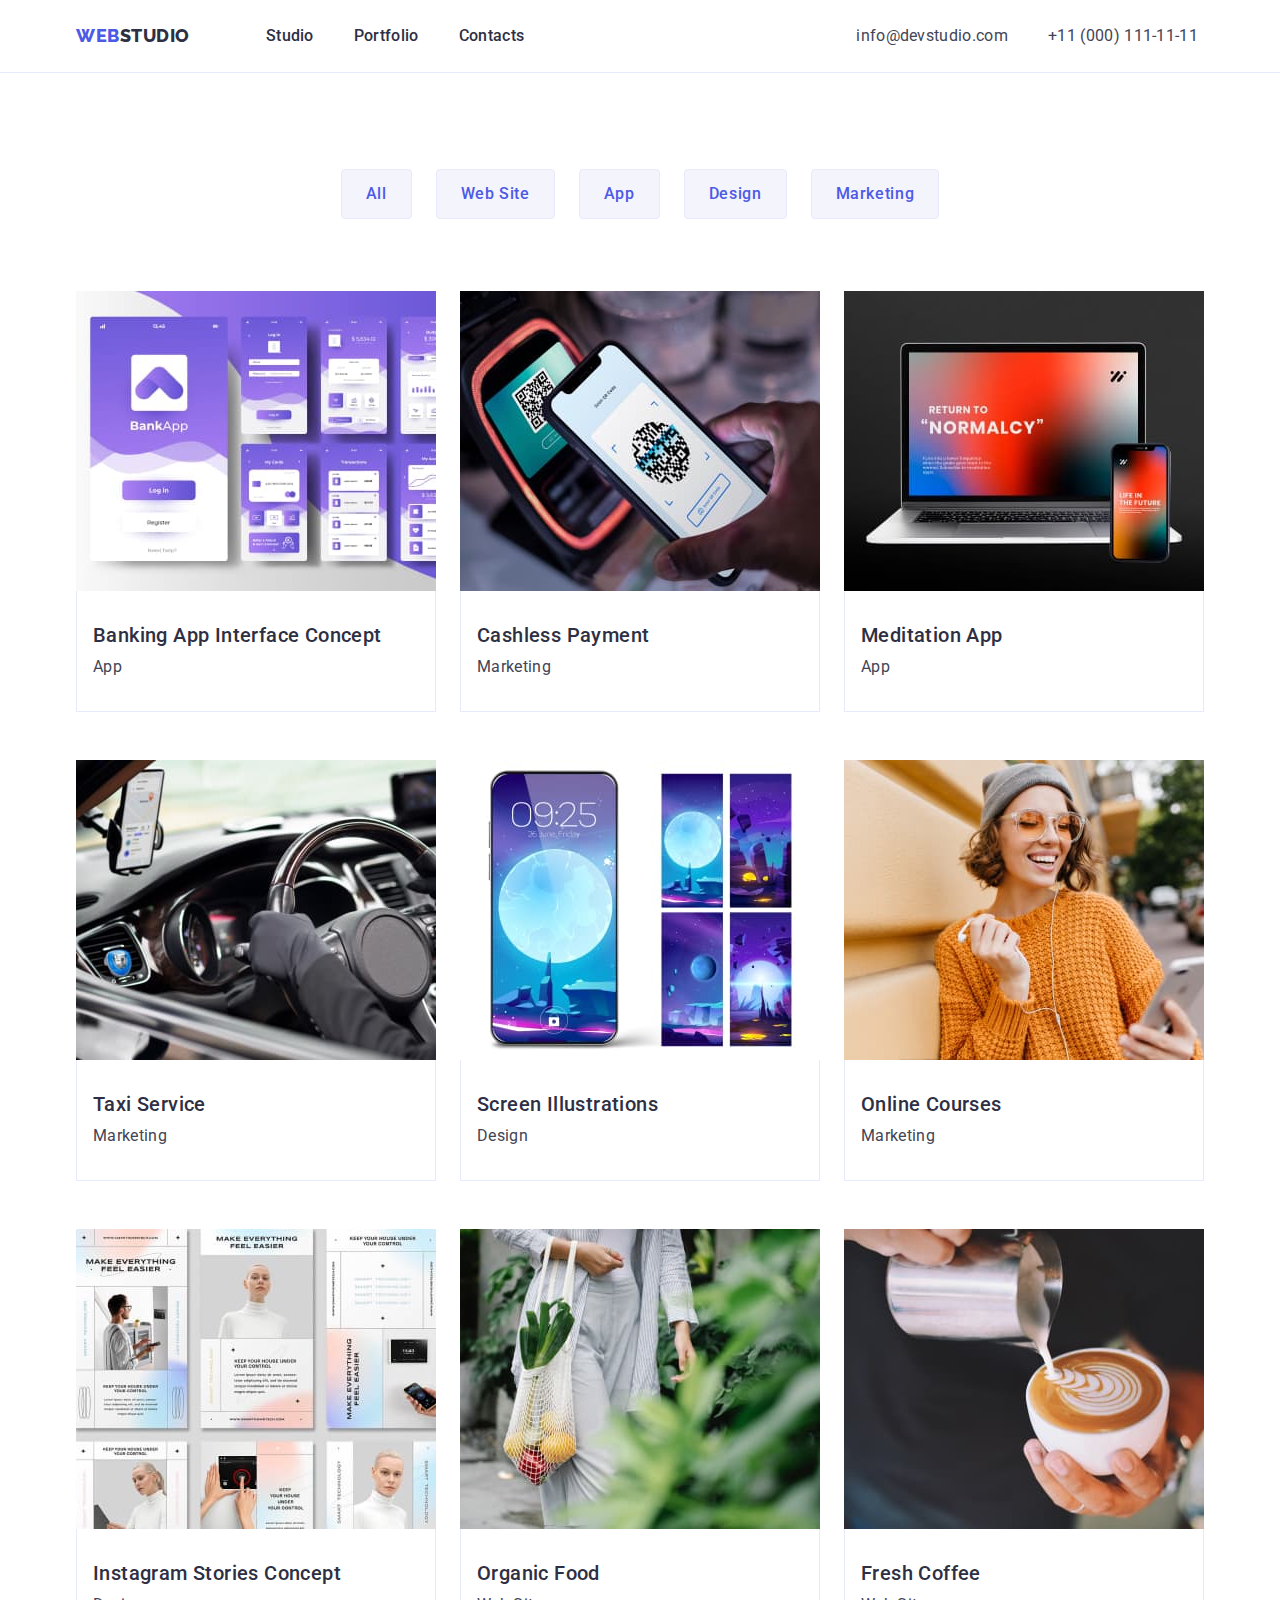
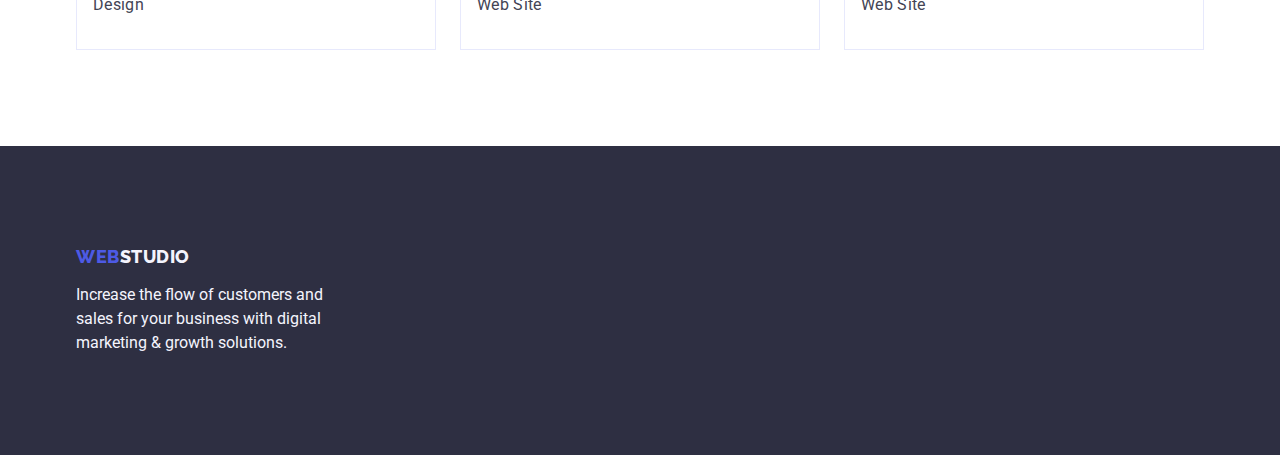
==== portfolio.html @ f3bbcf15 "Initial commit" ====
<!DOCTYPE html>
<html lang="en">

<head>
    <meta charset="UTF-8">
    <meta http-equiv="X-UA-Compatible" content="IE=edge">
    <meta name="viewport" content="width=device-width, initial-scale=1.0">
    <title>Document</title>
    <link rel="preconnect" href="https://fonts.googleapis.com">
    <link rel="preconnect" href="https://fonts.gstatic.com" crossorigin>
    <link
        href="https://fonts.googleapis.com/css2?family=Raleway:wght@800&family=Roboto:wght@400;500;700;900&display=swap"
        rel="stylesheet">
    <link rel="stylesheet" href="https://cdnjs.cloudflare.com/ajax/libs/modern-normalize/1.1.0/modern-normalize.min.css"
        integrity="sha512-Y0MM+V6ymRKN2zStTqzQ227DWhhp4Mzdo6gnlRnuaNCbc+YN/ZH0sBCLTM4M0oSy9c9VKiCvd4Jk44aCLrNS5Q=="
        crossorigin="anonymous" referrerpolicy="no-referrer" />
    <link rel="stylesheet" href="./css/style.css">
</head>

<body>
    <header class="header">
        <div class="container head-flex">
            <nav class="list nav">
                <a class="link head-link" href="./index.html">Web<span class="span-logo">Studio</span></a>
                <ul class="list head-list">
                    <li class="nav-link"><a class="link header-line" href="./index.html">Studio</a></li>
                    <li class="nav-link"><a class="link header-line" href="./portfolio.html">Portfolio</a></li>
                    <li class="nav-link"><a class="link header-line" href="">Contacts</a></li>
                </ul>
            </nav>
            <address class="header-adress">
                <ul class="list adress-list">
                    <li class="nav-link"><a class="adress-link link"
                            href="mailto:info@devstudio.com">info@devstudio.com</a>
                    </li>
                    <li class="nav-link"><a class="adress-link link" href="tel:+110001111111">+11 (000)
                            111-11-11</a>
                    </li>
                </ul>
            </address>
        </div>
    </header>
    <main>
        <section class="portfolio ">
            <div class="container">
                <h1 class="portfolio-header visually-hidden">Portfolio</h1>
                <ul class="list button-list">
                    <li class="link button-link"><button class="portfolio-button" type="button">All</button></li>
                    <li class="link button-link"><button class="portfolio-button" type="button">Web Site</button></li>
                    <li class="link button-link"><button class="portfolio-button" type="button">App</button></li>
                    <li class="link button-link"><button class="portfolio-button" type="button">Design</button></li>
                    <li class="link button-link"><button class="portfolio-button" type="button">Marketing</button></li>
                </ul>


                <ul class="list ul-port-list">
                    <li class="link portfolio-lists">
                        <a class="link port-link">
                            <img class="portfolio-img" src="./images/portfolio/img-1.jpg"
                                alt="Banking App Interface Concept" width="360" height="300">
                            <div class="pogr-prod-cards">
                                <h2 class="list-header-port">Banking App Interface Concept</h2>
                                <p class="list-paragraph-port">App</p>
                            </div>
                        </a>
                    </li>
                    <li class="link portfolio-lists">
                        <a class="link port-link">
                            <img class="portfolio-img" src="./images/portfolio/img-2.jpg" alt="Cashless Payment"
                                width="360" height="300">
                            <div class="pogr-prod-cards">
                                <h2 class="list-header-port">Cashless Payment</h2>
                                <p class="list-paragraph-port">Marketing</p>
                            </div>
                        </a>
                    </li>
                    <li class="link portfolio-lists">
                        <a class="link port-link">
                            <img class="portfolio-img" src="./images/portfolio/img-3.jpg" alt="Meditation App"
                                width="360" height="300">
                            <div class="pogr-prod-cards">
                                <h2 class="list-header-port">Meditation App</h2>
                                <p class="list-paragraph-port">App</p>
                            </div>
                        </a>
                    </li>
                    <li class="link portfolio-lists">
                        <a class="link port-link">
                            <img class="portfolio-img" src="./images/portfolio/img-4.jpg" alt="Taxi Service" width="360"
                                height="300">
                            <div class="pogr-prod-cards">
                                <h2 class="list-header-port">Taxi Service</h2>
                                <p class="list-paragraph-port">Marketing</p>
                            </div>
                        </a>
                    </li>
                    <li class="link portfolio-lists">
                        <a class="link port-link">
                            <img class="portfolio-img" src="./images/portfolio/img-5.jpg" alt="Screen Illustrations"
                                width="360" height="300">
                            <div class="pogr-prod-cards">
                                <h2 class="list-header-port">Screen Illustrations</h2>
                                <p class="list-paragraph-port">Design</p>
                            </div>
                        </a>
                    </li>
                    <li class="link portfolio-lists">
                        <a class="link port-link">
                            <img class="portfolio-img" src="./images/portfolio/img-6.jpg" alt="Online Courses"
                                width="360" height="300">
                            <div class="pogr-prod-cards">
                                <h2 class="list-header-port">Online Courses</h2>
                                <p class="list-paragraph-port">Marketing</p>
                            </div>
                        </a>
                    </li>
                    <li class="link portfolio-lists">
                        <a class="link port-link">
                            <img class="portfolio-img" src="./images/portfolio/img-7.jpg"
                                alt="Instagram Stories Concept" width="360" height="300">
                            <div class="pogr-prod-cards">
                                <h2 class="list-header-port">Instagram Stories Concept</h2>
                                <p class="list-paragraph-port">Design</p>
                            </div>
                        </a>
                    </li>
                    <li class="link portfolio-lists">
                        <a class="link port-link">
                            <img class="portfolio-img" src="./images/portfolio/img-8.jpg" alt="Organic Food" width="360"
                                height="300">
                            <div class="pogr-prod-cards">
                                <h2 class="list-header-port">Organic Food</h2>
                                <p class="list-paragraph-port">Web Site</p>
                            </div>
                        </a>
                    </li>
                    <li class="link portfolio-lists">
                        <a class="link port-link">
                            <img class="portfolio-img" src="./images/portfolio/cofe.jpg" alt="Fresh Coffee" width="360"
                                height="300">
                            <div class="pogr-prod-cards">
                                <h2 class="list-header-port">Fresh Coffee</h2>
                                <p class="list-paragraph-port">Web Site</p>
                            </div>
                        </a>
                    </li>
                </ul>
            </div>
        </section>
    </main>
    <footer class="footer">
        <div class="container">
            <a class="link footer-link container" href="./index.html">Web<span class="span-logo">Studio</span></a>
            <p class="fotter-paragraph container">Increase the flow of customers and sales for your business with
                digital marketing &
                growth solutions.</p>
        </div>
    </footer>
</body>

</html>
---- css/style.css ----
:root {
    --color: #2e2f42;
    --background-color-bat-port: #F4F4FD;
    --color-batton: #4d5ae5;
    --color-adress: #434455;
    --background-color: #FFFFFF;
    --body-text-cl: #434455;
    --batton-text-cl: #FFFFFF;
    --batton-active: #404BBF;
    --backgr-main-sect: #2E2F42;
    --backgr-team: #f4f4fd;
    --backgr-footer: #2E2F42;
    --span-cl: #2e2f42;
    --span-footer-cl: #f4f4fd;
    --header-cl: #FFFFFF;
}

h1,
h2,
h3,
h4,
h5,
h6,
p,
ul {
    margin: 0 auto;
    padding: 0;
}


img {
    display: block;
    width: 100%;
    height: auto;
}


body {
    font-family: Roboto, sans-serif;
    color: var(--body-text-cl);
    font-size: 16px;
    background-color: var(--background-color);

}

.visually-hidden {
    position: absolute;
    width: 1px;
    height: 1px;
    margin: -1px;
    border: 0;
    padding: 0;
    white-space: nowrap;
    clip-path: inset(100%);
    clip: rect(0 0 0 0);
    overflow: hidden;
}

.container {
    width: 1158px;
    padding: 0 15px;
    margin: 0 auto;
}

.header {
    border-bottom: 1px solid #E7E9FC;
}

.head-flex {
    display: flex;
    align-items: center
}

.nav {
    display: flex;
    align-items: center;
}

.head-link {
    display: flex;
    align-items: center;
    margin-right: 76px;

    color: var(--color-batton);
    font-family: "Raleway", sans-serif;
    font-weight: 800;
    font-size: 18px;
    line-height: 1.17;
    letter-spacing: 0.03em;
    text-transform: uppercase;
    text-decoration: none;
}

.head-list {
    display: flex;
    gap: 40px;
}

.adress-list {
    display: flex;
    gap: 40px;
    margin-left: 332px;

}

.header-adress {
    align-items: center;
}


.button {
    display: block;
    min-width: 169px;
    height: 56px;
    border: none;
    flex-direction: row;
    margin-right: auto;
    margin-left: auto;
    margin-top: 48px;


    color: var(--background-color);
    background-color: var(--color-batton);
    cursor: pointer;
    font-family: "Roboto", sans-serif;
    font-weight: 500;
    font-size: 16px;
    line-height: 1.5;
    letter-spacing: 0.04em;
    box-shadow: 0px 4px 4px rgba(0, 0, 0, 0.15);
    border-radius: 4px;
}



.button-list {
    display: flex;
    justify-content: center;
    gap: 24px;
    margin-bottom: 72px;
}

.portfolio {
    padding: 96px 0;
}

.portfolio-button {
    display: flex;
    flex-direction: row;
    justify-content: center;
    align-items: center;
    padding: 12px 24px;


    color: var(--color-batton);
    background-color: var(--background-color-bat-port);
    cursor: pointer;
    font-family: "Roboto", sans-serif;
    font-weight: 500;
    font-size: 16px;
    line-height: 1.5;
    letter-spacing: 0.04em;
    border: 1px solid #E7E9FC;
    border-radius: 4px;

}

.ul-port-list {
    display: flex;
    flex-wrap: wrap;
    column-gap: 24px;
    row-gap: 48px;

}

.portfolio-lists {
    width: calc((100% - 48px) / 3);
}

.button:hover,
.button:focus {
    background-color: var(--batton-active);
}

.portfolio-button:hover,
.portfolio-button:focus {
    background-color: var(--batton-active);
    color: var(--batton-text-cl);
    border: 1px solid transparent;
}

.header-line:hover,
.header-line:focus {
    color: var(--batton-active);
}

.adress-link:hover,
.adress-link:focus {
    color: var(--batton-active);
}

/*backgraund-color on sections*/
.main-section-bus {
    background-color: var(--backgr-main-sect);
    padding: 188px 0;
}

.main-header {
    max-width: 496px;
    font-size: 56px;
    color: var(--header-cl);
    line-height: 1.07;
    text-align: center;
    letter-spacing: 0.02em;
}

.main-section {
    padding: 120px 0;
}

.main-section-img {
    padding-bottom: 120px;
}

.main-section-team {
    padding: 120px 0;
    background-color: var(--backgr-team);
}

.footer {
    background-color: var(--backgr-footer);
    padding: 100px 0;
}


/*text size, color*/


.head-link span {
    color: var(--span-cl);
    font-family: "Raleway", sans-serif;
    font-weight: 800;
    font-size: 18px;
    line-height: 1.17;
    letter-spacing: 0.03em;
    text-transform: uppercase;
    text-decoration: none;
}

.footer-link {
    display: inline-block;
    margin-bottom: 16px;

    color: var(--color-batton);
    font-family: "Raleway", sans-serif;
    font-weight: 800;
    font-size: 18px;
    line-height: 1.17;
    letter-spacing: 0.03em;
    text-transform: uppercase;
    text-decoration: none;
}

.footer-link span {
    color: var(--span-footer-cl);
    font-family: "Raleway", sans-serif;
    font-weight: 800;
    font-size: 18px;
    line-height: 1.17;
    letter-spacing: 0.03em;
    text-transform: uppercase;
    text-decoration: none;
}

.fotter-paragraph {
    max-width: 264px;
    line-height: 24px;
    padding: 0;
}

.link.footer-link.container {
    padding: 0;
}

.list {
    list-style: none;

}

.span-logo {
    color: var(--span-cl);
    text-decoration: none;
}

.header-line {
    display: flex;
    padding: 24px 0;

    font-weight: 500;
    font-size: 16px;
    line-height: 1.5;
    letter-spacing: 0.02em;
    color: var(--color);
    list-style: none;
}

.header-adress {
    display: flex;
    font-style: normal;
}

.adress-link {
    font-size: 16px;
    line-height: 1.5;
    letter-spacing: 0.02em;
    color: var(--color-adress);
}

.link {
    text-decoration: none;
}


.main-list {
    display: flex;
    gap: 24px;
}

.main-line {
    width: calc((100% - 72px) / 4);
}



.fotter-paragraph {
    font-size: 16px;
    color: var(--backgr-team);
    margin: 0;
}

.list-header {
    display: block;
    margin-bottom: 8px;

    font-weight: 500;
    font-size: 20px;
    line-height: 1.2;
    letter-spacing: 0.02em;
    color: var(--color);
}

.list-paragraph {
    width: 264px;
    display: block;


    font-size: 16px;
    line-height: 1.5;
    letter-spacing: 0.02em;
    color: var(--color-adress);
}

.list-paragraph-team {
    display: block;

    font-size: 16px;
    line-height: 1.5;
    letter-spacing: 0.02em;
    color: var(--color-adress);
    text-align: center;
}

.pogr-prod-cards {
    padding: 32px 16px;
    border: 1px solid #e7e9fc;
    border-top: none;
}

.list-header-port {
    display: block;
    margin-bottom: 8px;

    font-weight: 500;
    font-size: 20px;
    line-height: 1.2;
    letter-spacing: 0.02em;
    color: var(--color);
}

.list-paragraph-port {
    display: block;

    font-size: 16px;
    line-height: 1.5;
    letter-spacing: 0.02em;
    color: var(--color-adress);
}

.main-header-doing {
    margin-bottom: 72px;

    font-size: 36px;
    line-height: 1.11;
    text-align: center;
    letter-spacing: 0.02em;
    text-transform: capitalize;
    color: var(--color);
}

.header-doing-list {
    display: flex;
    gap: 24px;
}

.header-doing-link {
    display: flex;
    flex-basis: calc((100% - 48px)/3);
}

.main-header-team {
    margin-bottom: 72px;

    font-size: 36px;
    line-height: 1.11;
    text-align: center;
    letter-spacing: 0.02em;
    text-transform: capitalize;
    color: var(--color);

}

.ul-team-list {
    display: flex;
    gap: 24px;
}

.team-cards {
    padding: 32px 16px;
    border-radius: 0px 0px 4px 4px;
}

.team-list {
    width: calc((100% - 72px) / 4);
    background-color: var(--background-color);
    box-shadow: 0px 1px 6px rgba(46, 47, 66, 0.08), 0px 1px 1px rgba(46, 47, 66, 0.16), 0px 2px 1px rgba(46, 47, 66, 0.08);

}

.list-header-team {
    display: block;
    margin-bottom: 8px;

    font-weight: 500;
    font-size: 20px;
    line-height: 1.2;
    letter-spacing: 0.02em;
    color: var(--color);
    text-align: center;

}
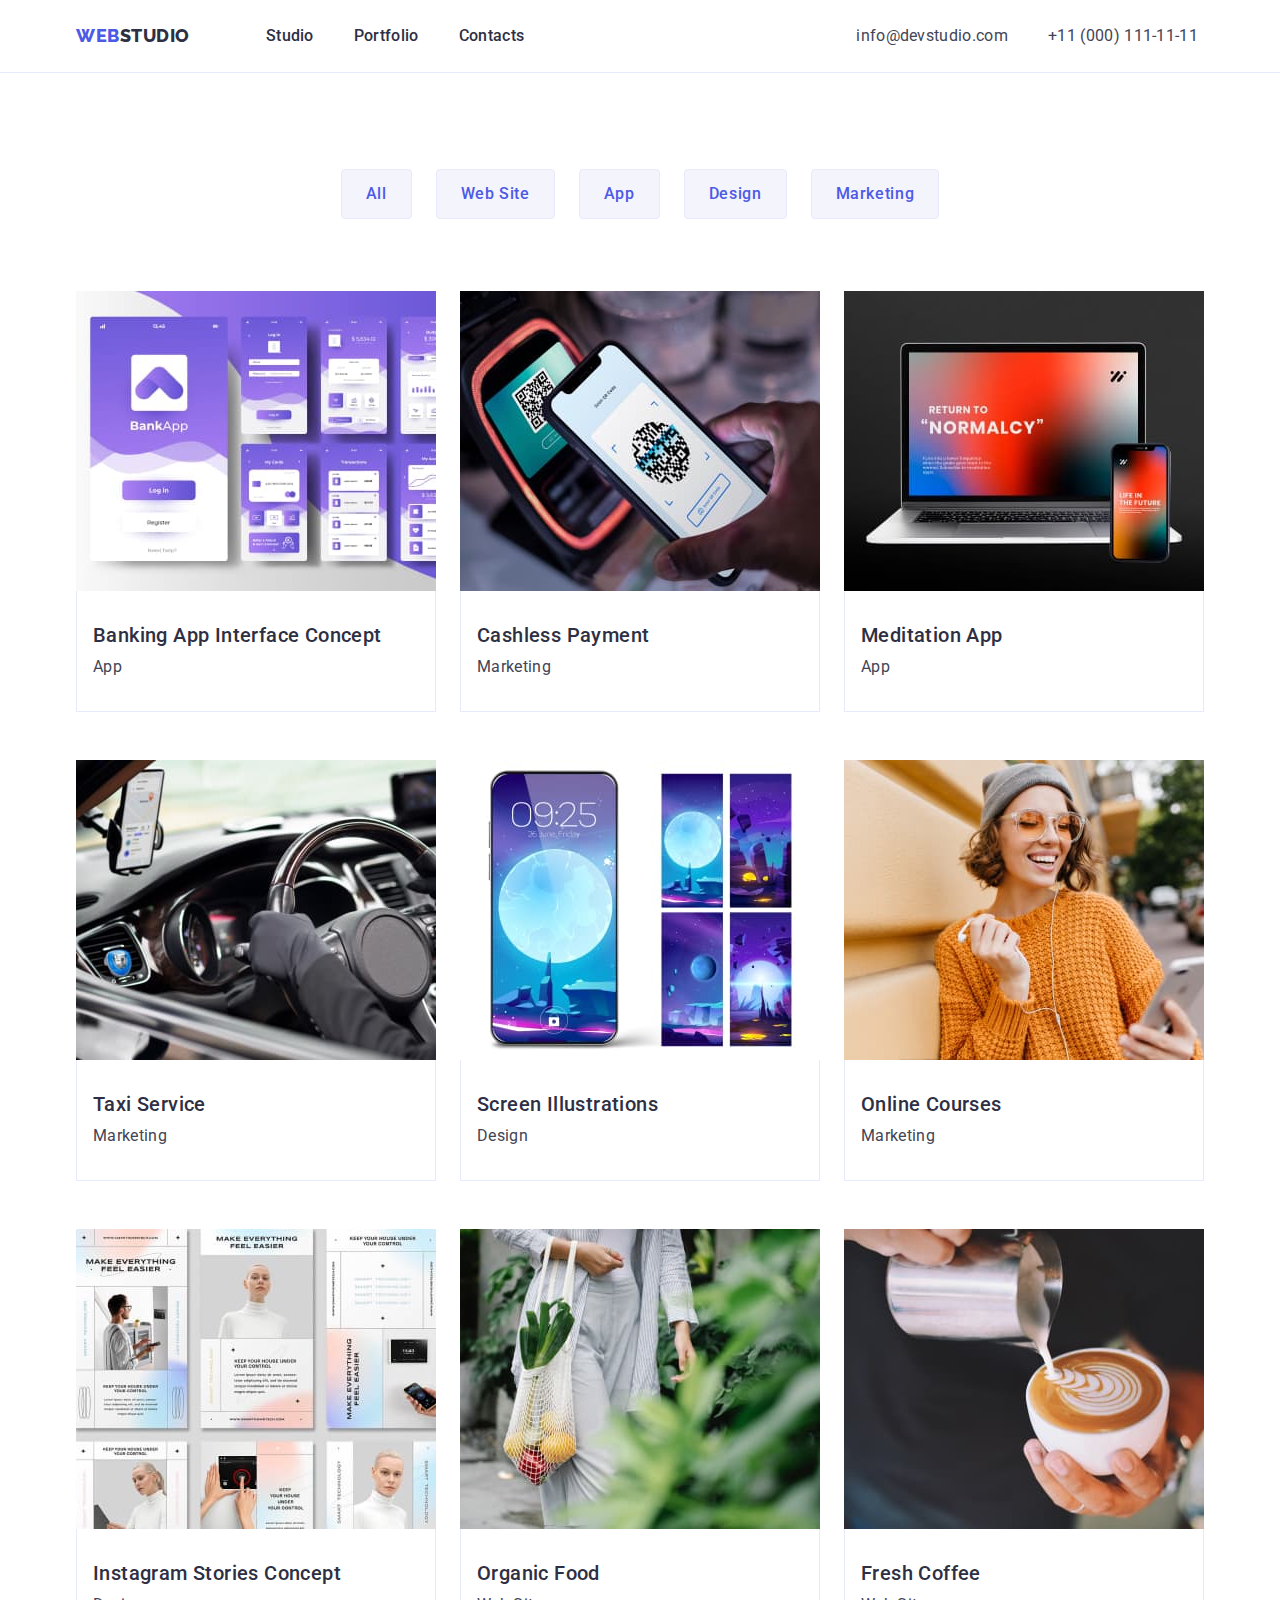
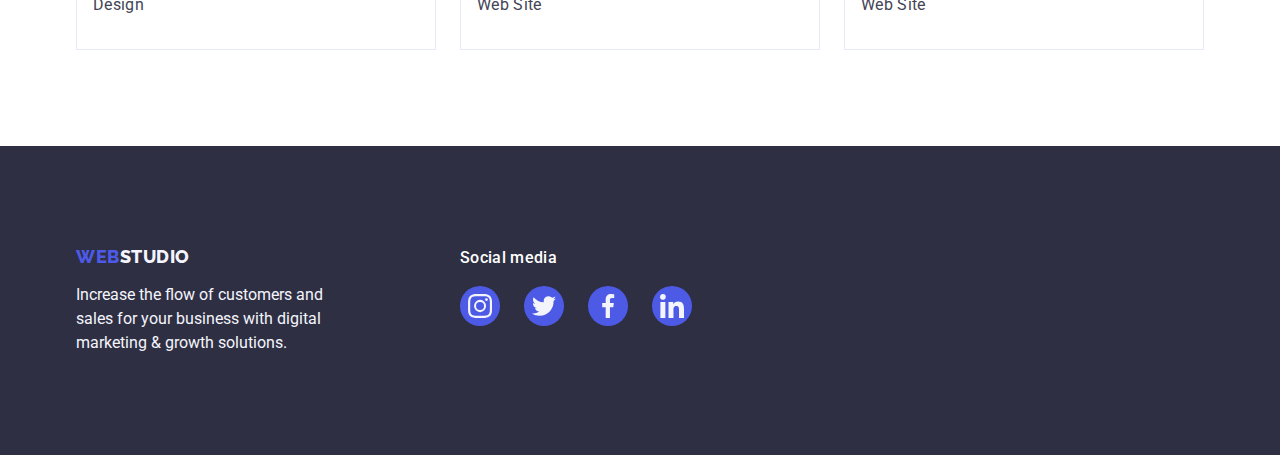
==== commit d8606ceb: "13.04" ====
--- a/portfolio.html
+++ b/portfolio.html
@@ -149,11 +149,51 @@
         </section>
     </main>
     <footer class="footer">
-        <div class="container">
-            <a class="link footer-link container" href="./index.html">Web<span class="span-logo">Studio</span></a>
-            <p class="fotter-paragraph container">Increase the flow of customers and sales for your business with
-                digital marketing &
-                growth solutions.</p>
+        <div class="container footer-container">
+            <div class="fotter-paragraph">
+                <a class="link footer-link container" href="./index.html">Web<span class="span-logo">Studio</span></a>
+                <p class="fotter-paragraph container">Increase the flow of customers and sales for your business with
+                    digital marketing &
+                    growth solutions.</p>
+
+            </div>
+            <div>
+                <p class="footer-social">Social media</p>
+                <ul class="social">
+                    <li class="list">
+                        <a class="team-icons" href="">
+                            <svg class="team-icons-svg footer-team-icons">
+                                <use xlink:href="/images/icons.svg#instagram-2">
+                                </use>
+                            </svg>
+                        </a>
+                    </li>
+                    <li class="list">
+                        <a class="team-icons" href="">
+                            <svg class="team-icons-svg footer-team-icons">
+                                <use xlink:href="/images/icons.svg#twitter-1">
+                                </use>
+                            </svg>
+                        </a>
+                    </li>
+                    <li class="list">
+                        <a class="team-icons" href="">
+                            <svg class="team-icons-svg footer-team-icons">
+                                <use xlink:href="/images/icons.svg#facebook-1">
+                                </use>
+                            </svg>
+                        </a>
+                    </li>
+                    <li class="list">
+                        <a class="team-icons" href="">
+                            <svg class="team-icons-svg footer-team-icons">
+                                <use xlink:href="/images/icons.svg#linkedin-1">
+                                </use>
+                            </svg>
+                        </a>
+                    </li>
+                </ul>
+            </div>
         </div>
     </footer>
 </body>
--- a/css/style.css
+++ b/css/style.css
@@ -170,8 +170,28 @@
     flex-wrap: wrap;
     column-gap: 24px;
     row-gap: 48px;
-
-}
+}
+
+.port-link {
+    box-shadow: 0px 1px 6px rgba(46, 47, 66, 0.08), 0px 1px 1px rgba(46, 47, 66, 0.16), 0px 2px 1px rgba(46, 47, 66, 0.08);
+    border-radius: 0px 0px 4px 4px;
+    flex: none;
+    order: 0;
+    flex-grow: 0;
+    z-index: 0;
+}
+
+.port-link:hover {
+    box-shadow: 0px 1px 6px rgba(46, 47, 66, 0.08), 0px 1px 1px rgba(46, 47, 66, 0.16), 0px 2px 1px rgba(46, 47, 66, 0.08);
+    border-radius: 0px 0px 4px 4px;
+    flex: none;
+    order: 1;
+    flex-grow: 0;
+    z-index: 1;
+
+}
+
+
 
 .portfolio-lists {
     width: calc((100% - 48px) / 3);
@@ -186,7 +206,8 @@
 .portfolio-button:focus {
     background-color: var(--batton-active);
     color: var(--batton-text-cl);
-    border: 1px solid transparent;
+    box-shadow: 0px 4px 4px rgba(0, 0, 0, 0.15);
+    border-radius: 4px;
 }
 
 .header-line:hover,
@@ -201,9 +222,37 @@
 
 /*backgraund-color on sections*/
 .main-section-bus {
+    max-width: 1440px;
+    margin: 0 auto;
     background-color: var(--backgr-main-sect);
+    background-image: linear-gradient(to right,
+            rgba(46, 47, 66, 0.7),
+            rgba(46, 47, 66, 0.7)),
+        url(../images/people-office\ 1.jpg);
+
+    background-repeat: no-repeat;
     padding: 188px 0;
 }
+
+.main-icons {
+    margin-bottom: 8px;
+
+    height: 112px;
+    display: flex;
+    justify-content: center;
+    align-items: center;
+    background: var(--background-color-bat-port);
+    border-radius: 4px;
+    border: 102px 24px;
+
+}
+
+.main-svg {
+    width: 59px;
+    height: 64px;
+    fill: #F4F4FD;
+}
+
 
 .main-header {
     max-width: 496px;
@@ -230,6 +279,22 @@
 .footer {
     background-color: var(--backgr-footer);
     padding: 100px 0;
+}
+
+.footer-container {
+    display: flex;
+    gap: 120px;
+}
+
+.footer-social {
+    margin-bottom: 16px;
+
+    font-style: normal;
+    font-weight: 500;
+    font-size: 16px;
+    line-height: 24px;
+    letter-spacing: 0.02em;
+    color: var(--header-cl);
 }
 
 
@@ -362,6 +427,7 @@
 
 .list-paragraph-team {
     display: block;
+    margin-bottom: 8px;
 
     font-size: 16px;
     line-height: 1.5;
@@ -457,4 +523,83 @@
     color: var(--color);
     text-align: center;
 
+}
+
+.social {
+    display: flex;
+    gap: 24px;
+}
+
+.team-icons {
+    width: 40px;
+    height: 40px;
+    display: flex;
+    justify-content: center;
+    align-items: center;
+    background-color: #4D5AE5;
+    border-radius: 50%;
+}
+
+.team-icons:hover,
+.team-icons:focus {
+    background-color: #31D0AA;
+}
+
+.team-icons-svg {
+    width: 16px;
+    height: 16px;
+    fill: #F4F4FD;
+}
+
+.team-icons-svg.footer-team-icons {
+    width: 24px;
+    height: 24px;
+
+}
+
+.castomers-container {
+    padding: 120px 0;
+}
+
+.castomers-list {
+    display: flex;
+    gap: 24px;
+}
+
+.castomers-header {
+    margin-bottom: 72px;
+
+    font-style: normal;
+    font-weight: 700;
+    font-size: 36px;
+    line-height: 40px;
+    text-align: center;
+    letter-spacing: 0.02em;
+    text-transform: capitalize;
+    color: var(--color);
+}
+
+.castomers-list-icons {
+    width: calc((100%-24*5)/6);
+}
+
+.castovers-icon {
+    height: 88px;
+    display: flex;
+    justify-content: center;
+    align-items: center;
+    border: 1px solid #8E8F99;
+    border-radius: 4px;
+
+}
+
+.castovers-icon:hover,
+.castovers-icon:focus {
+    color: #404BBF;
+    border: 1px solid #404BBF;
+}
+
+.castomer-icons-svg {
+    width: 104px;
+    height: 56px;
 }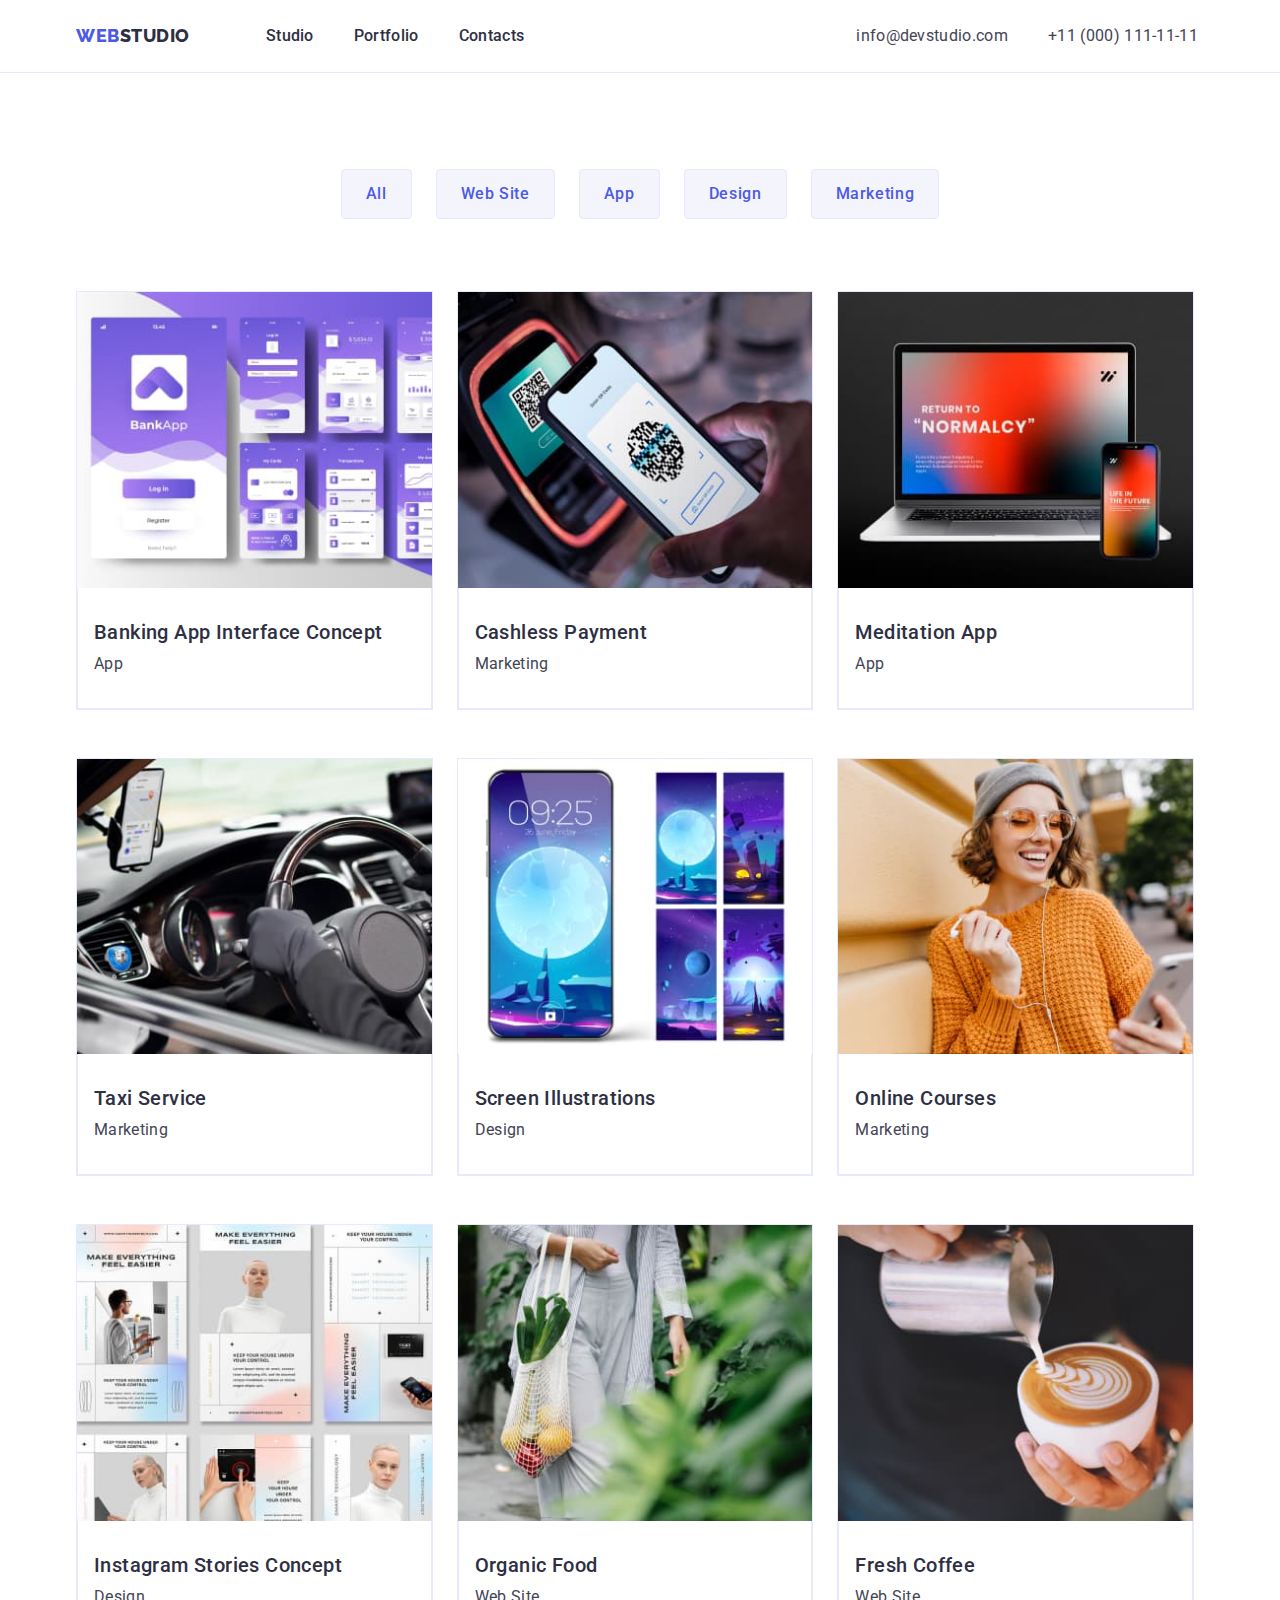
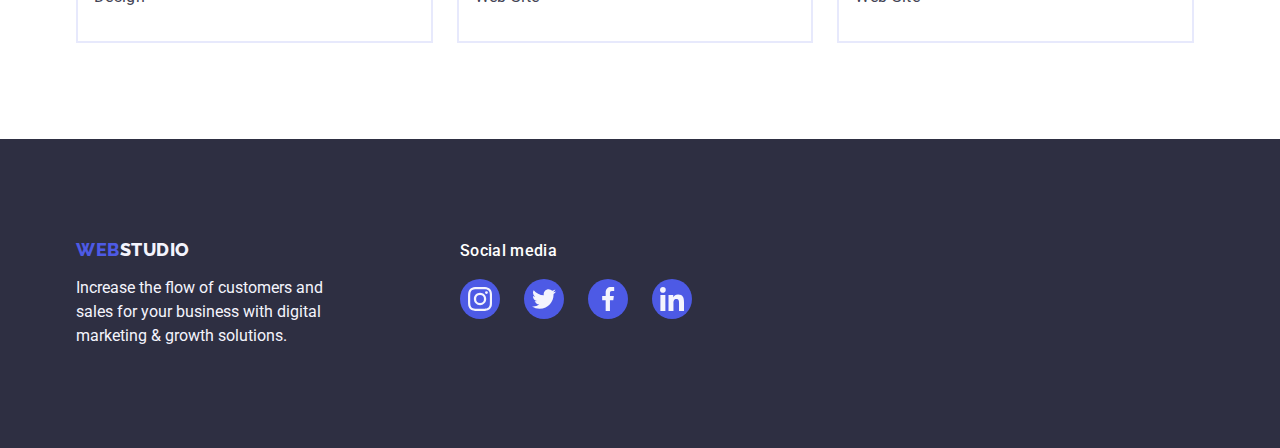
==== commit d3696604: "Update portfolio.html" ====
--- a/portfolio.html
+++ b/portfolio.html
@@ -163,31 +163,31 @@
                     <li class="list">
                         <a class="team-icons" href="">
                             <svg class="team-icons-svg footer-team-icons">
-                                <use xlink:href="/images/icons.svg#instagram-2">
-                                </use>
-                            </svg>
-                        </a>
-                    </li>
-                    <li class="list">
-                        <a class="team-icons" href="">
-                            <svg class="team-icons-svg footer-team-icons">
-                                <use xlink:href="/images/icons.svg#twitter-1">
-                                </use>
-                            </svg>
-                        </a>
-                    </li>
-                    <li class="list">
-                        <a class="team-icons" href="">
-                            <svg class="team-icons-svg footer-team-icons">
-                                <use xlink:href="/images/icons.svg#facebook-1">
-                                </use>
-                            </svg>
-                        </a>
-                    </li>
-                    <li class="list">
-                        <a class="team-icons" href="">
-                            <svg class="team-icons-svg footer-team-icons">
-                                <use xlink:href="/images/icons.svg#linkedin-1">
+                                <use href="./images/icons.svg#instagram-2">
+                                </use>
+                            </svg>
+                        </a>
+                    </li>
+                    <li class="list">
+                        <a class="team-icons" href="">
+                            <svg class="team-icons-svg footer-team-icons">
+                                <use href="./images/icons.svg#twitter-1">
+                                </use>
+                            </svg>
+                        </a>
+                    </li>
+                    <li class="list">
+                        <a class="team-icons" href="">
+                            <svg class="team-icons-svg footer-team-icons">
+                                <use href="./images/icons.svg#facebook-1">
+                                </use>
+                            </svg>
+                        </a>
+                    </li>
+                    <li class="list">
+                        <a class="team-icons" href="">
+                            <svg class="team-icons-svg footer-team-icons">
+                                <use href="./images/icons.svg#linkedin-1">
                                 </use>
                             </svg>
                         </a>
--- a/css/style.css
+++ b/css/style.css
@@ -170,31 +170,19 @@
     flex-wrap: wrap;
     column-gap: 24px;
     row-gap: 48px;
-}
-
-.port-link {
+
+
+}
+
+
+.portfolio-lists {
+    width: calc((100% - 58px) / 3);
+    border: 1px solid #E7E9FC;
+}
+
+.portfolio-lists:hover,
+.portfolio-lists:focus {
     box-shadow: 0px 1px 6px rgba(46, 47, 66, 0.08), 0px 1px 1px rgba(46, 47, 66, 0.16), 0px 2px 1px rgba(46, 47, 66, 0.08);
-    border-radius: 0px 0px 4px 4px;
-    flex: none;
-    order: 0;
-    flex-grow: 0;
-    z-index: 0;
-}
-
-.port-link:hover {
-    box-shadow: 0px 1px 6px rgba(46, 47, 66, 0.08), 0px 1px 1px rgba(46, 47, 66, 0.16), 0px 2px 1px rgba(46, 47, 66, 0.08);
-    border-radius: 0px 0px 4px 4px;
-    flex: none;
-    order: 1;
-    flex-grow: 0;
-    z-index: 1;
-
-}
-
-
-
-.portfolio-lists {
-    width: calc((100% - 48px) / 3);
 }
 
 .button:hover,
@@ -595,7 +583,7 @@
 
 .castovers-icon:hover,
 .castovers-icon:focus {
-    color: #404BBF;
+    fill: #404BBF;
     border: 1px solid #404BBF;
 }
 
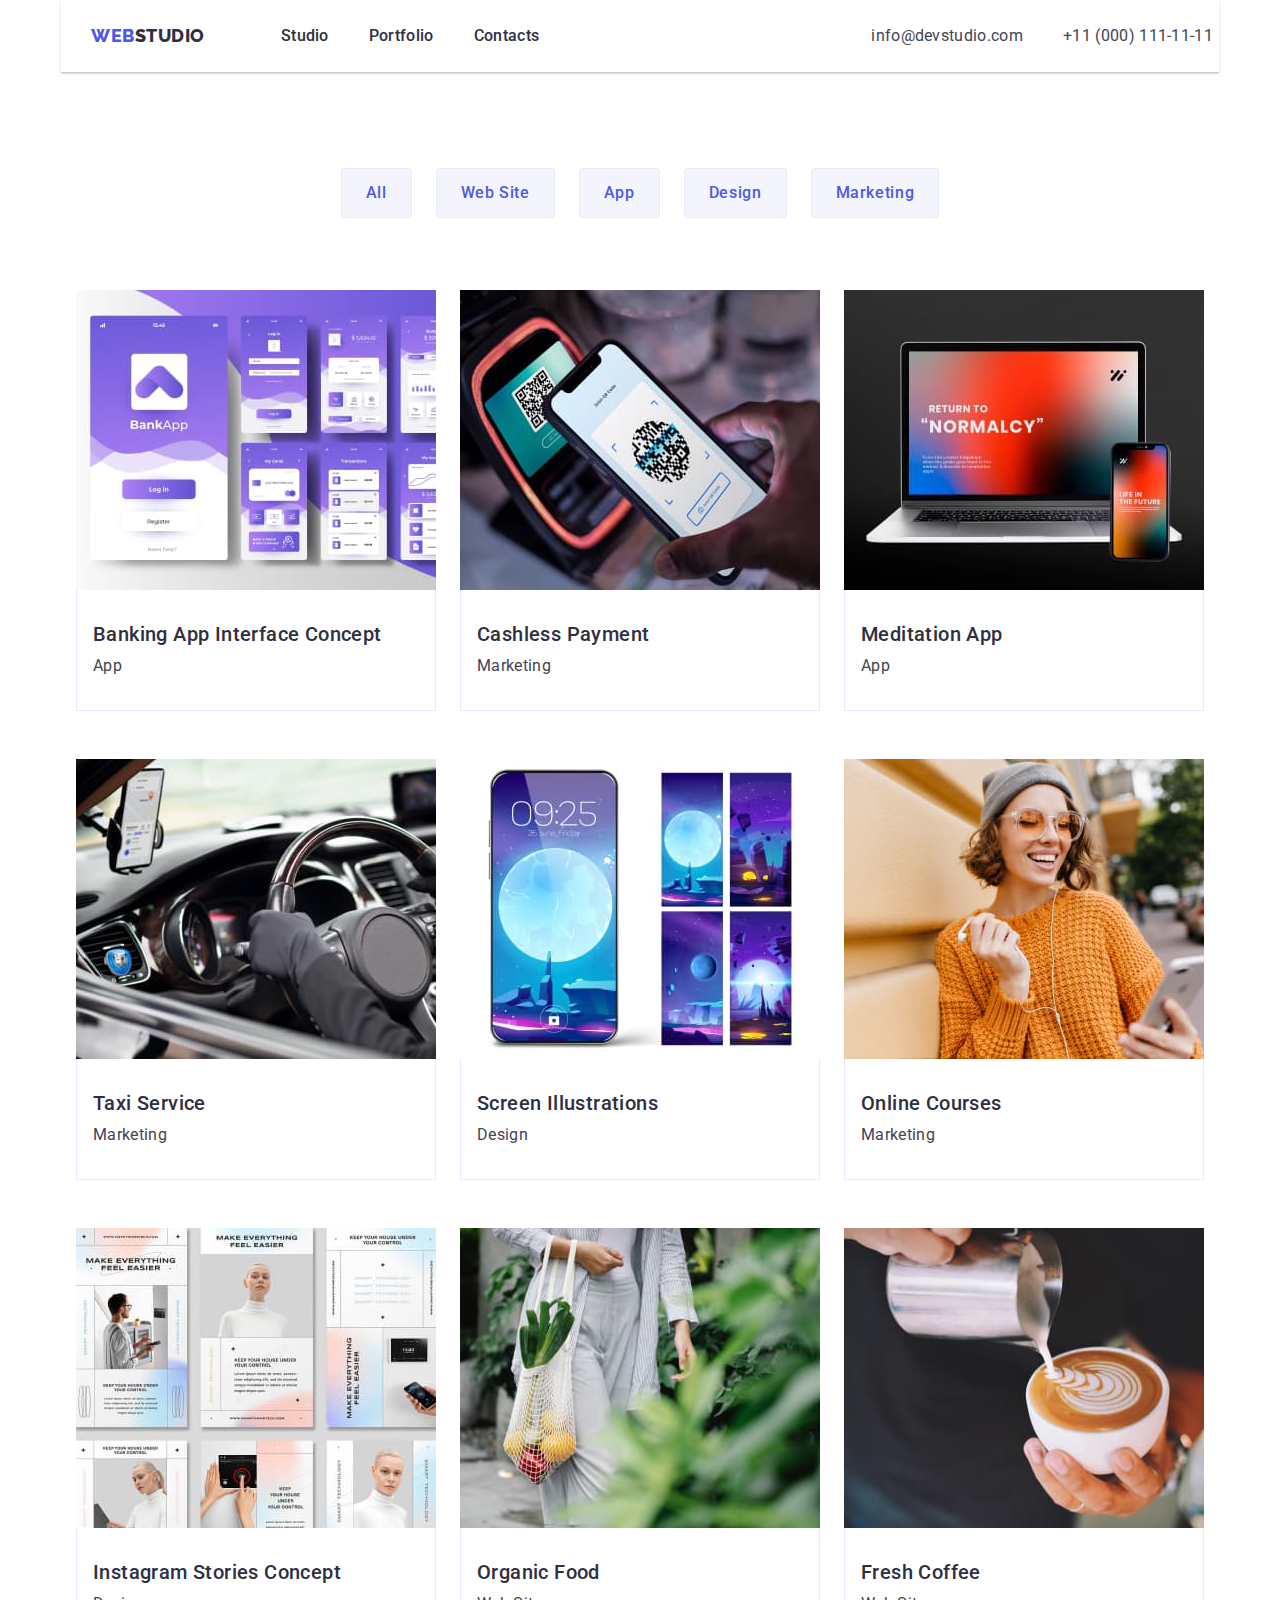
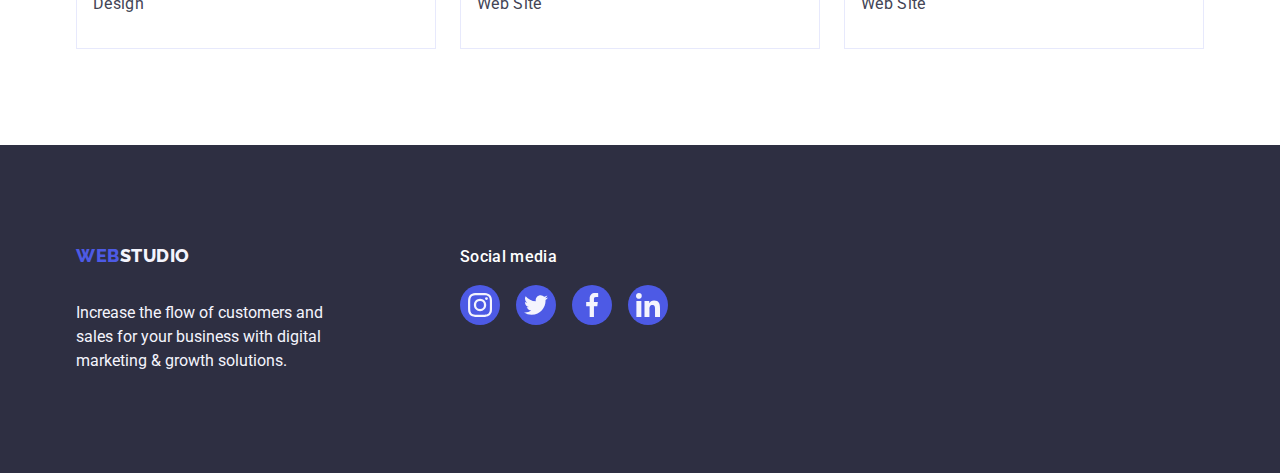
==== commit 51ce3842: "15.04" ====
--- a/portfolio.html
+++ b/portfolio.html
@@ -18,7 +18,7 @@
 </head>
 
 <body>
-    <header class="header">
+    <header class="header container">
         <div class="container head-flex">
             <nav class="list nav">
                 <a class="link head-link" href="./index.html">Web<span class="span-logo">Studio</span></a>
@@ -159,35 +159,35 @@
             </div>
             <div>
                 <p class="footer-social">Social media</p>
-                <ul class="social">
-                    <li class="list">
-                        <a class="team-icons" href="">
-                            <svg class="team-icons-svg footer-team-icons">
-                                <use href="./images/icons.svg#instagram-2">
-                                </use>
-                            </svg>
-                        </a>
-                    </li>
-                    <li class="list">
-                        <a class="team-icons" href="">
-                            <svg class="team-icons-svg footer-team-icons">
-                                <use href="./images/icons.svg#twitter-1">
-                                </use>
-                            </svg>
-                        </a>
-                    </li>
-                    <li class="list">
-                        <a class="team-icons" href="">
-                            <svg class="team-icons-svg footer-team-icons">
-                                <use href="./images/icons.svg#facebook-1">
-                                </use>
-                            </svg>
-                        </a>
-                    </li>
-                    <li class="list">
-                        <a class="team-icons" href="">
-                            <svg class="team-icons-svg footer-team-icons">
-                                <use href="./images/icons.svg#linkedin-1">
+                <ul class="social-footer">
+                    <li class="list footer-link">
+                        <a class="footer-icons link" href="">
+                            <svg class="team-icons-svg footer-team-icons" width="24px" height="24px">
+                                <use href="./images/icon.svg#instagram-2">
+                                </use>
+                            </svg>
+                        </a>
+                    </li>
+                    <li class="list footer-link">
+                        <a class="footer-icons link" href="">
+                            <svg class="team-icons-svg footer-team-icons" width="24px" height="24px">
+                                <use href="./images/icon.svg#twitter-1">
+                                </use>
+                            </svg>
+                        </a>
+                    </li>
+                    <li class="list footer-link">
+                        <a class="footer-icons link" href="">
+                            <svg class="team-icons-svg footer-team-icons" width="24px" height="24px">
+                                <use href="./images/icon.svg#facebook-1">
+                                </use>
+                            </svg>
+                        </a>
+                    </li>
+                    <li class="list footer-link">
+                        <a class="footer-icons link" href="">
+                            <svg class="team-icons-svg footer-team-icons" width="24px" height="24px">
+                                <use href="./images/icon.svg#linkedin-1">
                                 </use>
                             </svg>
                         </a>
--- a/css/style.css
+++ b/css/style.css
@@ -63,7 +63,8 @@
 }
 
 .header {
-    border-bottom: 1px solid #E7E9FC;
+
+    box-shadow: 0px 2px 1px rgba(46, 47, 66, 0.08), 0px 1px 1px rgba(46, 47, 66, 0.16), 0px 1px 6px rgba(46, 47, 66, 0.08);
 }
 
 .head-flex {
@@ -170,20 +171,25 @@
     flex-wrap: wrap;
     column-gap: 24px;
     row-gap: 48px;
-
-
+}
+
+.port-link {
+    display: block;
+}
+
+.port-link:hover,
+.port-link:focus {
+    box-shadow: 0px 1px 6px rgba(46, 47, 66, 0.08),
+        0px 1px 1px rgba(46, 47, 66, 0.16),
+        0px 2px 1px rgba(46, 47, 66, 0.08)
 }
 
 
 .portfolio-lists {
-    width: calc((100% - 58px) / 3);
-    border: 1px solid #E7E9FC;
-}
-
-.portfolio-lists:hover,
-.portfolio-lists:focus {
-    box-shadow: 0px 1px 6px rgba(46, 47, 66, 0.08), 0px 1px 1px rgba(46, 47, 66, 0.16), 0px 2px 1px rgba(46, 47, 66, 0.08);
-}
+    width: calc((100% - 48px) / 3);
+
+}
+
 
 .button:hover,
 .button:focus {
@@ -194,8 +200,21 @@
 .portfolio-button:focus {
     background-color: var(--batton-active);
     color: var(--batton-text-cl);
-    box-shadow: 0px 4px 4px rgba(0, 0, 0, 0.15);
+    box-shadow: 0px 3px 1px rgba(0, 0, 0, 0.1),
+        0px 2px 1px rgba(0, 0, 0, 0.08),
+        0px 2px 2px rgba(0, 0, 0, 0.12);
     border-radius: 4px;
+}
+
+.header-line:hover::after,
+.header-line:focus::after {
+    color: var(--batton-active);
+    content: "";
+    margin-top: 0;
+    width: 100%;
+    height: 4px;
+    background: var(--batton-active);
+    border-radius: 2px;
 }
 
 .header-line:hover,
@@ -209,37 +228,30 @@
 }
 
 /*backgraund-color on sections*/
+
 .main-section-bus {
     max-width: 1440px;
     margin: 0 auto;
     background-color: var(--backgr-main-sect);
-    background-image: linear-gradient(to right,
-            rgba(46, 47, 66, 0.7),
-            rgba(46, 47, 66, 0.7)),
+    background-image: linear-gradient(rgba(46, 47, 66, 0.7), rgba(46, 47, 66, 0.7)),
         url(../images/people-office\ 1.jpg);
-
+    background-position: center;
+    background-size: cover;
     background-repeat: no-repeat;
     padding: 188px 0;
 }
 
 .main-icons {
-    margin-bottom: 8px;
-
+    display: flex;
+    justify-content: center;
+    align-items: center;
     height: 112px;
-    display: flex;
-    justify-content: center;
-    align-items: center;
     background: var(--background-color-bat-port);
     border-radius: 4px;
-    border: 102px 24px;
-
-}
-
-.main-svg {
-    width: 59px;
-    height: 64px;
-    fill: #F4F4FD;
-}
+    margin-bottom: 8px;
+}
+
+.main-svg {}
 
 
 .main-header {
@@ -271,7 +283,13 @@
 
 .footer-container {
     display: flex;
+    align-items: baseline;
     gap: 120px;
+}
+
+.footer-link {
+    width: 40px;
+    height: 40px;
 }
 
 .footer-social {
@@ -347,6 +365,7 @@
 
 .header-line {
     display: flex;
+    flex-wrap: wrap;
     padding: 24px 0;
 
     font-weight: 500;
@@ -356,6 +375,7 @@
     color: var(--color);
     list-style: none;
 }
+
 
 .header-adress {
     display: flex;
@@ -430,6 +450,7 @@
     border-top: none;
 }
 
+
 .list-header-port {
     display: block;
     margin-bottom: 8px;
@@ -486,18 +507,18 @@
 .ul-team-list {
     display: flex;
     gap: 24px;
+
 }
 
 .team-cards {
-    padding: 32px 16px;
-    border-radius: 0px 0px 4px 4px;
+    padding: 32px 0;
 }
 
 .team-list {
     width: calc((100% - 72px) / 4);
     background-color: var(--background-color);
     box-shadow: 0px 1px 6px rgba(46, 47, 66, 0.08), 0px 1px 1px rgba(46, 47, 66, 0.16), 0px 2px 1px rgba(46, 47, 66, 0.08);
-
+    border-radius: 0px 0px 4px 4px;
 }
 
 .list-header-team {
@@ -515,34 +536,56 @@
 
 .social {
     display: flex;
+    justify-content: center;
     gap: 24px;
 }
 
-.team-icons {
+.social-footer {
+    display: flex;
+    justify-content: center;
+    gap: 16px;
+}
+
+.social-list {
     width: 40px;
     height: 40px;
-    display: flex;
-    justify-content: center;
-    align-items: center;
+}
+
+.team-icons {
+    display: flex;
+    justify-content: center;
+    align-items: center;
+    width: 100%;
+    height: 100%;
     background-color: #4D5AE5;
     border-radius: 50%;
 }
 
 .team-icons:hover,
 .team-icons:focus {
-    background-color: #31D0AA;
+    background-color: #404bbf
 }
 
 .team-icons-svg {
-    width: 16px;
-    height: 16px;
     fill: #F4F4FD;
 }
 
-.team-icons-svg.footer-team-icons {
-    width: 24px;
-    height: 24px;
-
+.team-icons-svg.footer-team-icons {}
+
+.footer-icons {
+    display: flex;
+    align-items: center;
+    justify-content: center;
+
+    width: 100%;
+    height: 100%;
+    background-color: var(--color-batton);
+    border-radius: 50%;
+}
+
+.footer-icons:hover,
+.footer-icons:focus {
+    background-color: #31d0aa;
 }
 
 .castomers-container {
@@ -560,7 +603,7 @@
     font-style: normal;
     font-weight: 700;
     font-size: 36px;
-    line-height: 40px;
+    line-height: 1.1;
     text-align: center;
     letter-spacing: 0.02em;
     text-transform: capitalize;
@@ -569,25 +612,26 @@
 
 .castomers-list-icons {
     width: calc((100%-24*5)/6);
+    height: 88px;
 }
 
 .castovers-icon {
-    height: 88px;
-    display: flex;
-    justify-content: center;
-    align-items: center;
+    display: flex;
+    justify-content: center;
+    align-items: center;
+    width: 100%;
+    height: 100%;
     border: 1px solid #8E8F99;
     border-radius: 4px;
-
+    color: #afb1b8;
 }
 
 .castovers-icon:hover,
 .castovers-icon:focus {
-    fill: #404BBF;
-    border: 1px solid #404BBF;
+    border-color: var(--batton-active);
+    color: var(--batton-active);
 }
 
 .castomer-icons-svg {
-    width: 104px;
-    height: 56px;
+    fill: currentColor;
 }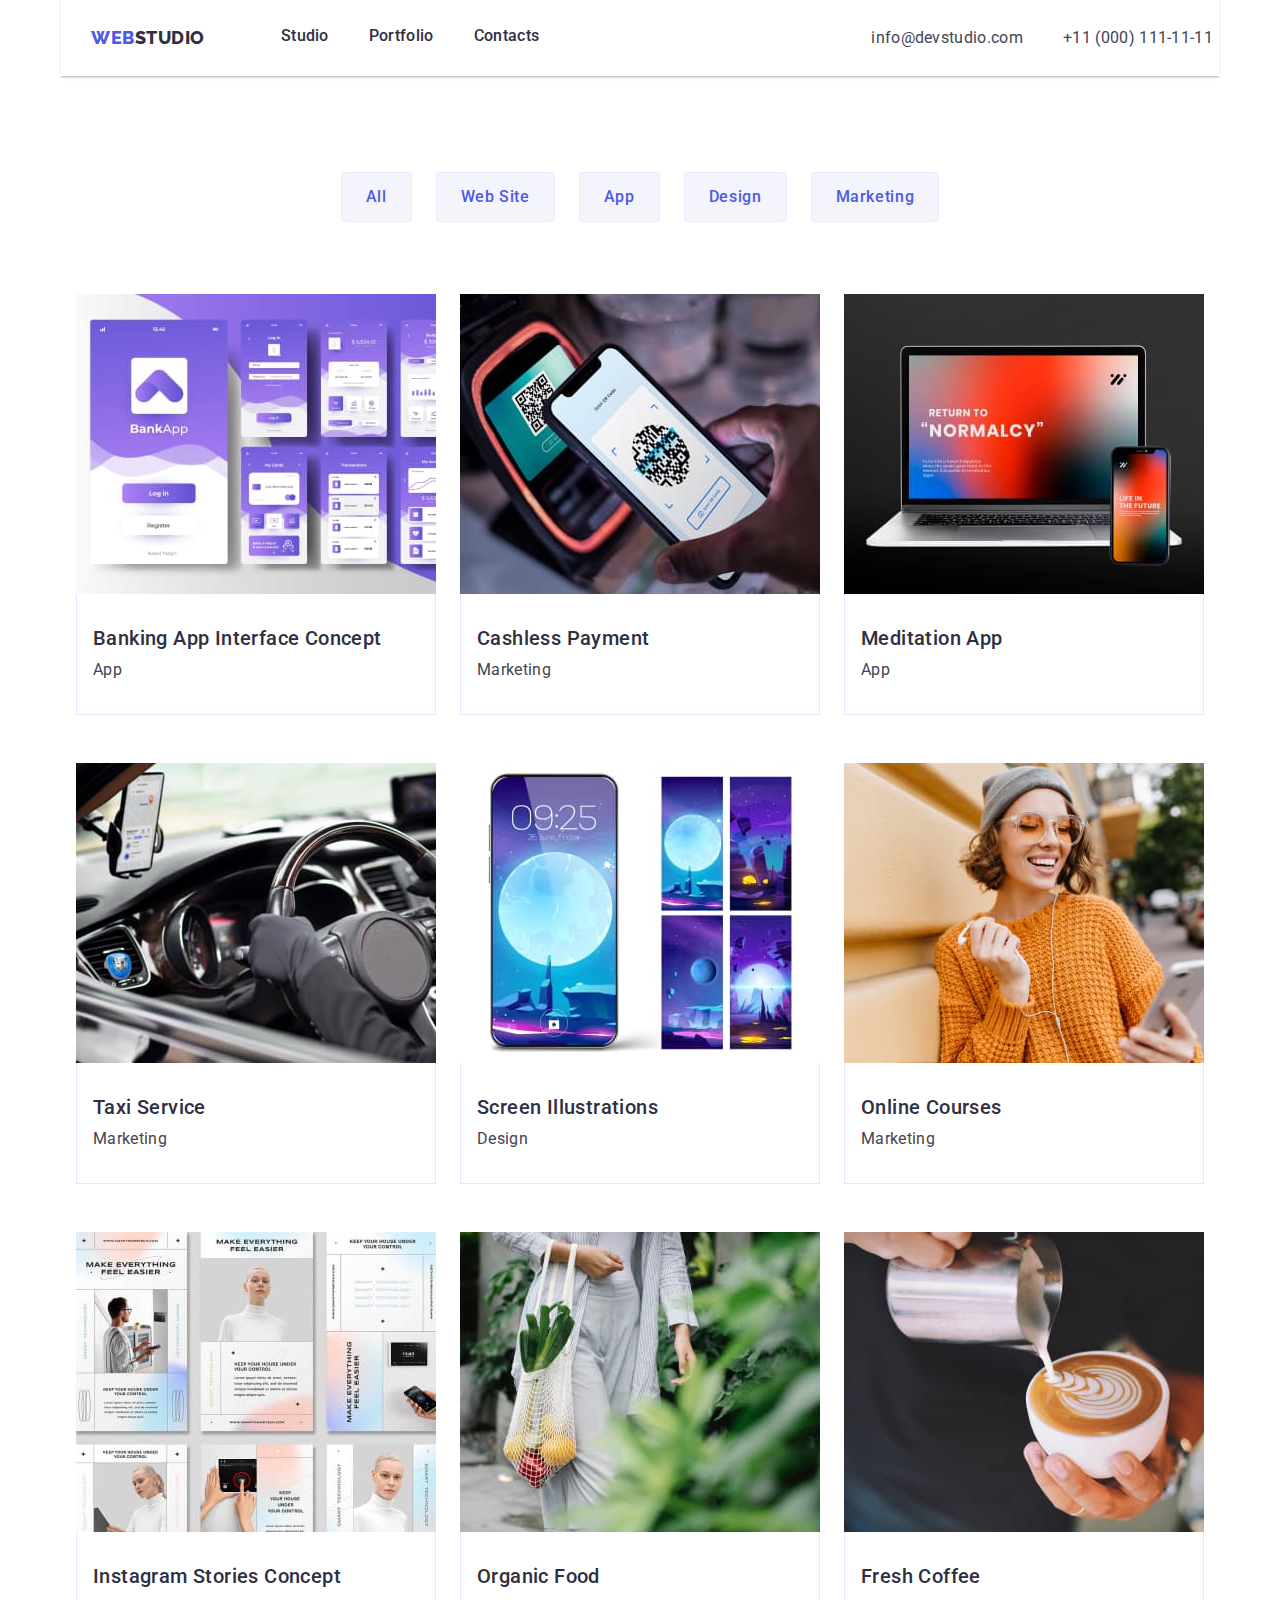
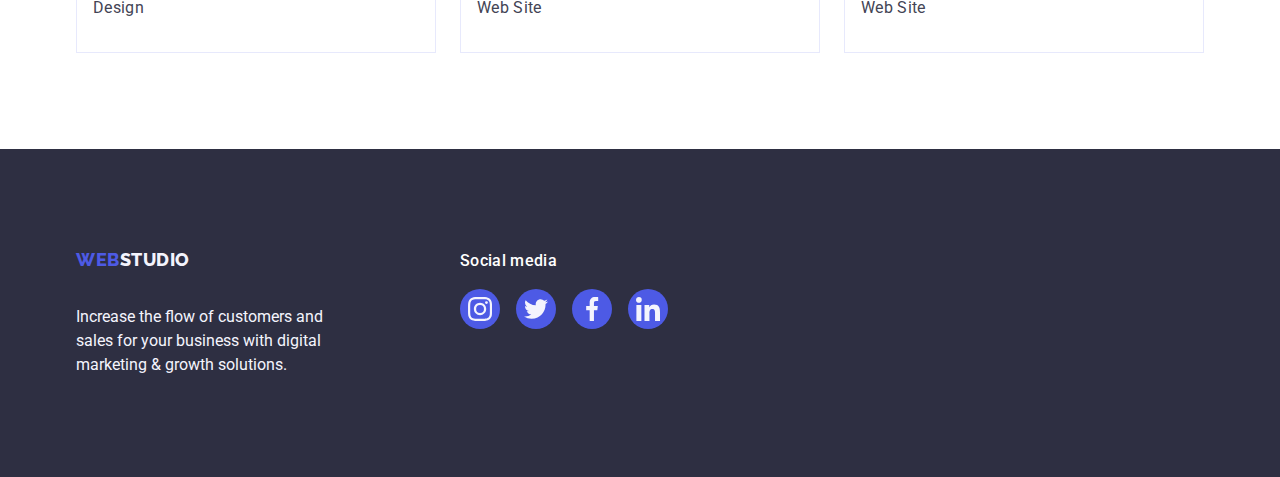
==== commit 28821db5: "15.04.18.19" ====
--- a/portfolio.html
+++ b/portfolio.html
@@ -11,9 +11,8 @@
     <link
         href="https://fonts.googleapis.com/css2?family=Raleway:wght@800&family=Roboto:wght@400;500;700;900&display=swap"
         rel="stylesheet">
-    <link rel="stylesheet" href="https://cdnjs.cloudflare.com/ajax/libs/modern-normalize/1.1.0/modern-normalize.min.css"
-        integrity="sha512-Y0MM+V6ymRKN2zStTqzQ227DWhhp4Mzdo6gnlRnuaNCbc+YN/ZH0sBCLTM4M0oSy9c9VKiCvd4Jk44aCLrNS5Q=="
-        crossorigin="anonymous" referrerpolicy="no-referrer" />
+    <link rel="stylesheet"
+        href="https://cdnjs.cloudflare.com/ajax/libs/modern-normalize/1.1.0/modern-normalize.min.css" />
     <link rel="stylesheet" href="./css/style.css">
 </head>
 
@@ -55,7 +54,7 @@
 
                 <ul class="list ul-port-list">
                     <li class="link portfolio-lists">
-                        <a class="link port-link">
+                        <a class="link port-link" href="">
                             <img class="portfolio-img" src="./images/portfolio/img-1.jpg"
                                 alt="Banking App Interface Concept" width="360" height="300">
                             <div class="pogr-prod-cards">
@@ -65,7 +64,7 @@
                         </a>
                     </li>
                     <li class="link portfolio-lists">
-                        <a class="link port-link">
+                        <a class="link port-link" href="">
                             <img class="portfolio-img" src="./images/portfolio/img-2.jpg" alt="Cashless Payment"
                                 width="360" height="300">
                             <div class="pogr-prod-cards">
@@ -75,7 +74,7 @@
                         </a>
                     </li>
                     <li class="link portfolio-lists">
-                        <a class="link port-link">
+                        <a class="link port-link" href="">
                             <img class="portfolio-img" src="./images/portfolio/img-3.jpg" alt="Meditation App"
                                 width="360" height="300">
                             <div class="pogr-prod-cards">
@@ -85,7 +84,7 @@
                         </a>
                     </li>
                     <li class="link portfolio-lists">
-                        <a class="link port-link">
+                        <a class="link port-link" href="">
                             <img class="portfolio-img" src="./images/portfolio/img-4.jpg" alt="Taxi Service" width="360"
                                 height="300">
                             <div class="pogr-prod-cards">
@@ -95,7 +94,7 @@
                         </a>
                     </li>
                     <li class="link portfolio-lists">
-                        <a class="link port-link">
+                        <a class="link port-link" href="">
                             <img class="portfolio-img" src="./images/portfolio/img-5.jpg" alt="Screen Illustrations"
                                 width="360" height="300">
                             <div class="pogr-prod-cards">
@@ -105,7 +104,7 @@
                         </a>
                     </li>
                     <li class="link portfolio-lists">
-                        <a class="link port-link">
+                        <a class="link port-link" href="">
                             <img class="portfolio-img" src="./images/portfolio/img-6.jpg" alt="Online Courses"
                                 width="360" height="300">
                             <div class="pogr-prod-cards">
@@ -115,7 +114,7 @@
                         </a>
                     </li>
                     <li class="link portfolio-lists">
-                        <a class="link port-link">
+                        <a class="link port-link" href="">
                             <img class="portfolio-img" src="./images/portfolio/img-7.jpg"
                                 alt="Instagram Stories Concept" width="360" height="300">
                             <div class="pogr-prod-cards">
@@ -125,7 +124,7 @@
                         </a>
                     </li>
                     <li class="link portfolio-lists">
-                        <a class="link port-link">
+                        <a class="link port-link" href="">
                             <img class="portfolio-img" src="./images/portfolio/img-8.jpg" alt="Organic Food" width="360"
                                 height="300">
                             <div class="pogr-prod-cards">
@@ -135,7 +134,7 @@
                         </a>
                     </li>
                     <li class="link portfolio-lists">
-                        <a class="link port-link">
+                        <a class="link port-link" href="">
                             <img class="portfolio-img" src="./images/portfolio/cofe.jpg" alt="Fresh Coffee" width="360"
                                 height="300">
                             <div class="pogr-prod-cards">
@@ -162,7 +161,7 @@
                 <ul class="social-footer">
                     <li class="list footer-link">
                         <a class="footer-icons link" href="">
-                            <svg class="team-icons-svg footer-team-icons" width="24px" height="24px">
+                            <svg class="footer-team-icons" width="24px" height="24px">
                                 <use href="./images/icon.svg#instagram-2">
                                 </use>
                             </svg>
@@ -170,7 +169,7 @@
                     </li>
                     <li class="list footer-link">
                         <a class="footer-icons link" href="">
-                            <svg class="team-icons-svg footer-team-icons" width="24px" height="24px">
+                            <svg class="footer-team-icons" width="24px" height="24px">
                                 <use href="./images/icon.svg#twitter-1">
                                 </use>
                             </svg>
@@ -178,7 +177,7 @@
                     </li>
                     <li class="list footer-link">
                         <a class="footer-icons link" href="">
-                            <svg class="team-icons-svg footer-team-icons" width="24px" height="24px">
+                            <svg class="footer-team-icons" width="24px" height="24px">
                                 <use href="./images/icon.svg#facebook-1">
                                 </use>
                             </svg>
@@ -186,7 +185,7 @@
                     </li>
                     <li class="list footer-link">
                         <a class="footer-icons link" href="">
-                            <svg class="team-icons-svg footer-team-icons" width="24px" height="24px">
+                            <svg class="footer-team-icons" width="24px" height="24px">
                                 <use href="./images/icon.svg#linkedin-1">
                                 </use>
                             </svg>
--- a/css/style.css
+++ b/css/style.css
@@ -181,13 +181,12 @@
 .port-link:focus {
     box-shadow: 0px 1px 6px rgba(46, 47, 66, 0.08),
         0px 1px 1px rgba(46, 47, 66, 0.16),
-        0px 2px 1px rgba(46, 47, 66, 0.08)
-}
-
+        0px 2px 1px rgba(46, 47, 66, 0.08);
+
+}
 
 .portfolio-lists {
     width: calc((100% - 48px) / 3);
-
 }
 
 
@@ -232,9 +231,9 @@
 .main-section-bus {
     max-width: 1440px;
     margin: 0 auto;
-    background-color: var(--backgr-main-sect);
+    /* background-color: var(--backgr-main-sect); */
     background-image: linear-gradient(rgba(46, 47, 66, 0.7), rgba(46, 47, 66, 0.7)),
-        url(../images/people-office\ 1.jpg);
+        url(../images/people1.jpg);
     background-position: center;
     background-size: cover;
     background-repeat: no-repeat;
@@ -251,7 +250,7 @@
     margin-bottom: 8px;
 }
 
-.main-svg {}
+
 
 
 .main-header {
@@ -376,6 +375,17 @@
     list-style: none;
 }
 
+.header-line::after,
+.header-line::after {
+    color: var(--background-color);
+    content: "";
+    margin-top: 0;
+    width: 100%;
+    height: 4px;
+    background: var(--background-color);
+    border-radius: 2px;
+}
+
 
 .header-adress {
     display: flex;
@@ -570,7 +580,7 @@
     fill: #F4F4FD;
 }
 
-.team-icons-svg.footer-team-icons {}
+
 
 .footer-icons {
     display: flex;
@@ -586,6 +596,10 @@
 .footer-icons:hover,
 .footer-icons:focus {
     background-color: #31d0aa;
+}
+
+.footer-team-icons {
+    fill: #F4F4FD;
 }
 
 .castomers-container {
@@ -623,7 +637,7 @@
     height: 100%;
     border: 1px solid #8E8F99;
     border-radius: 4px;
-    color: #afb1b8;
+    color: #8e8f99;
 }
 
 .castovers-icon:hover,
